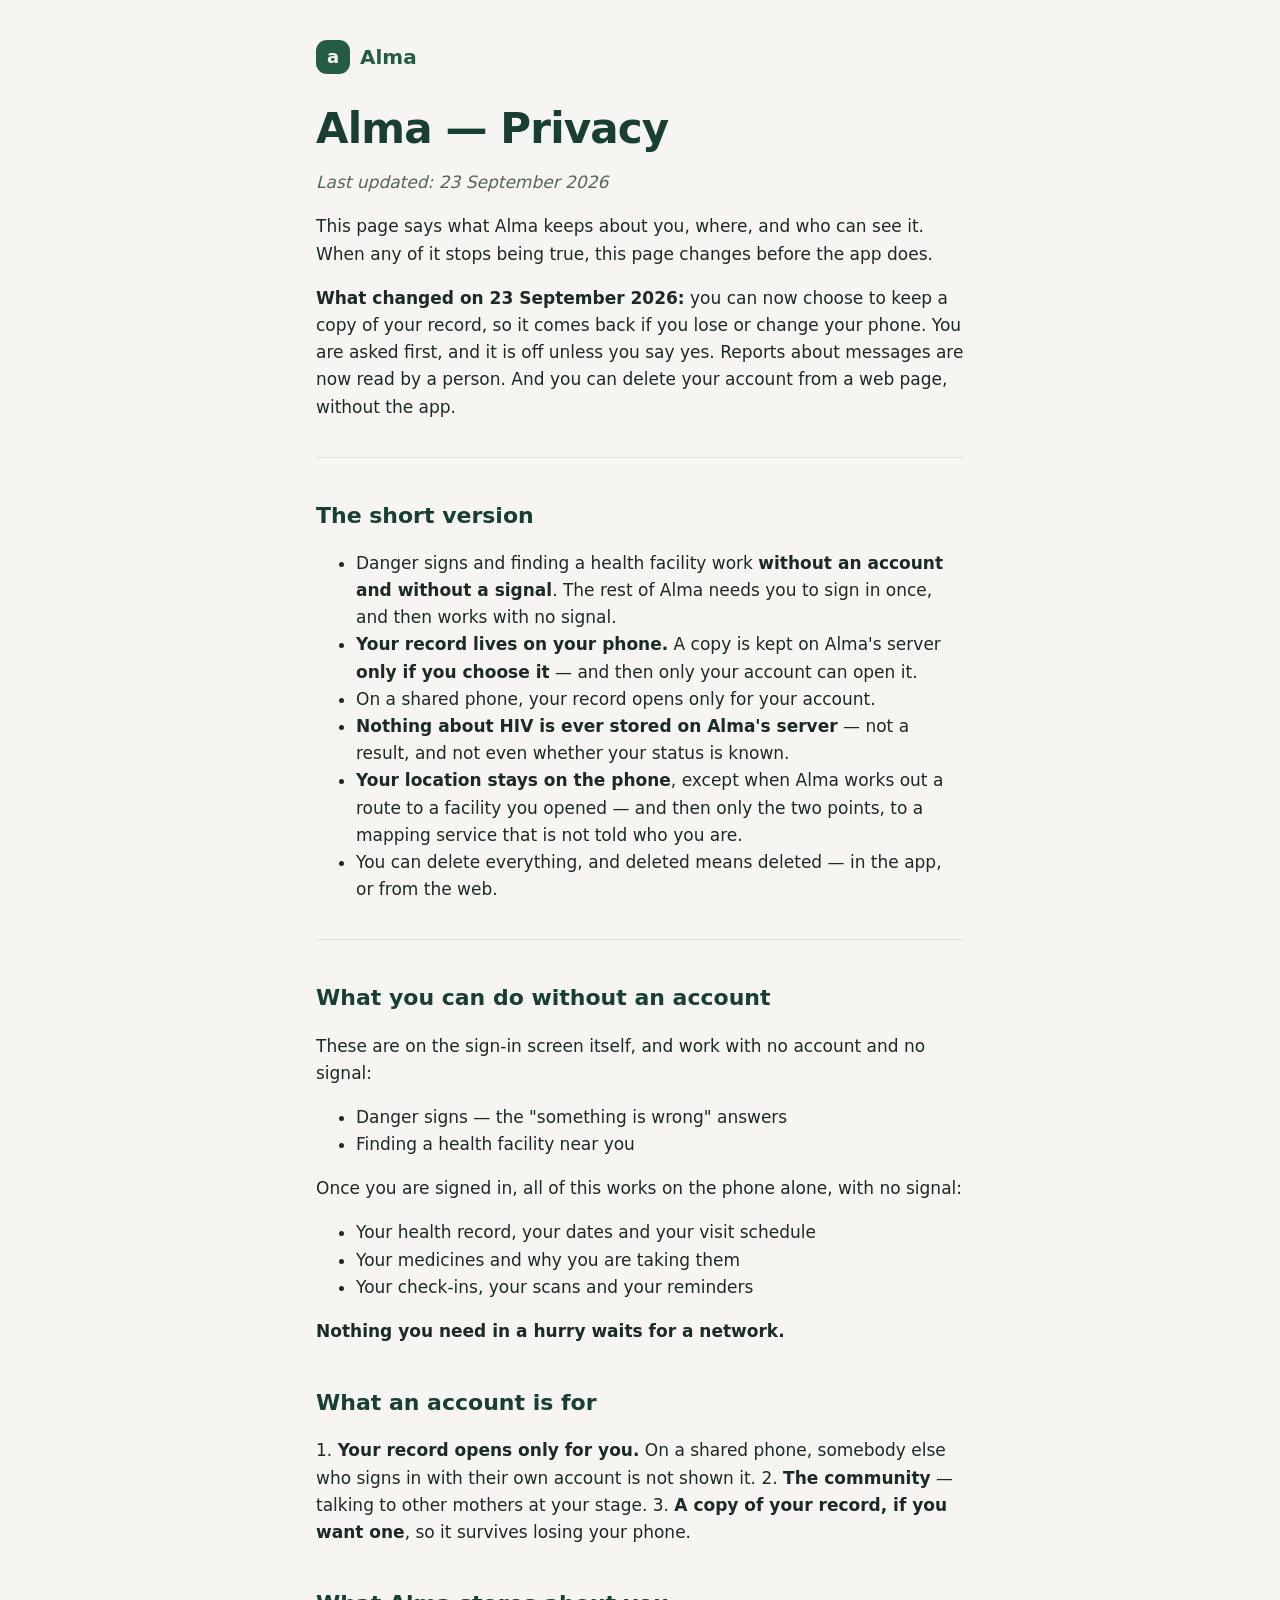
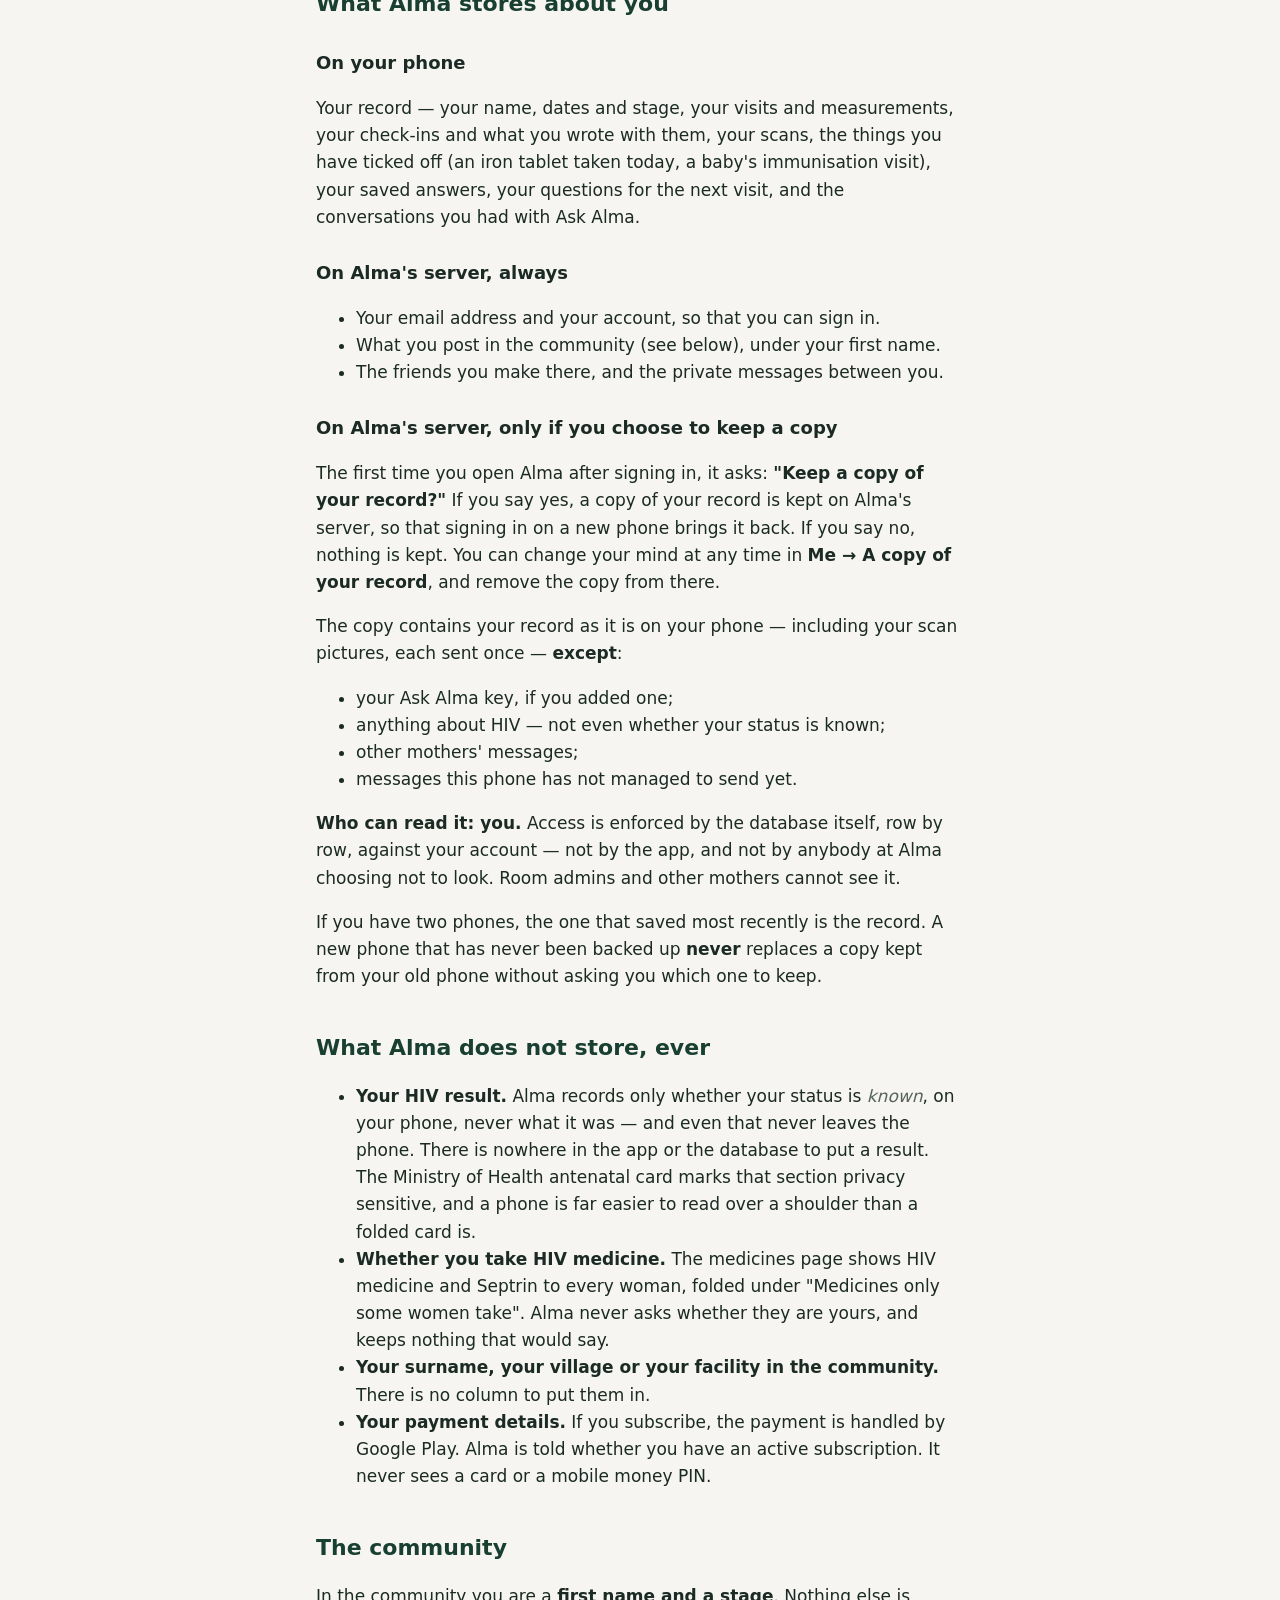
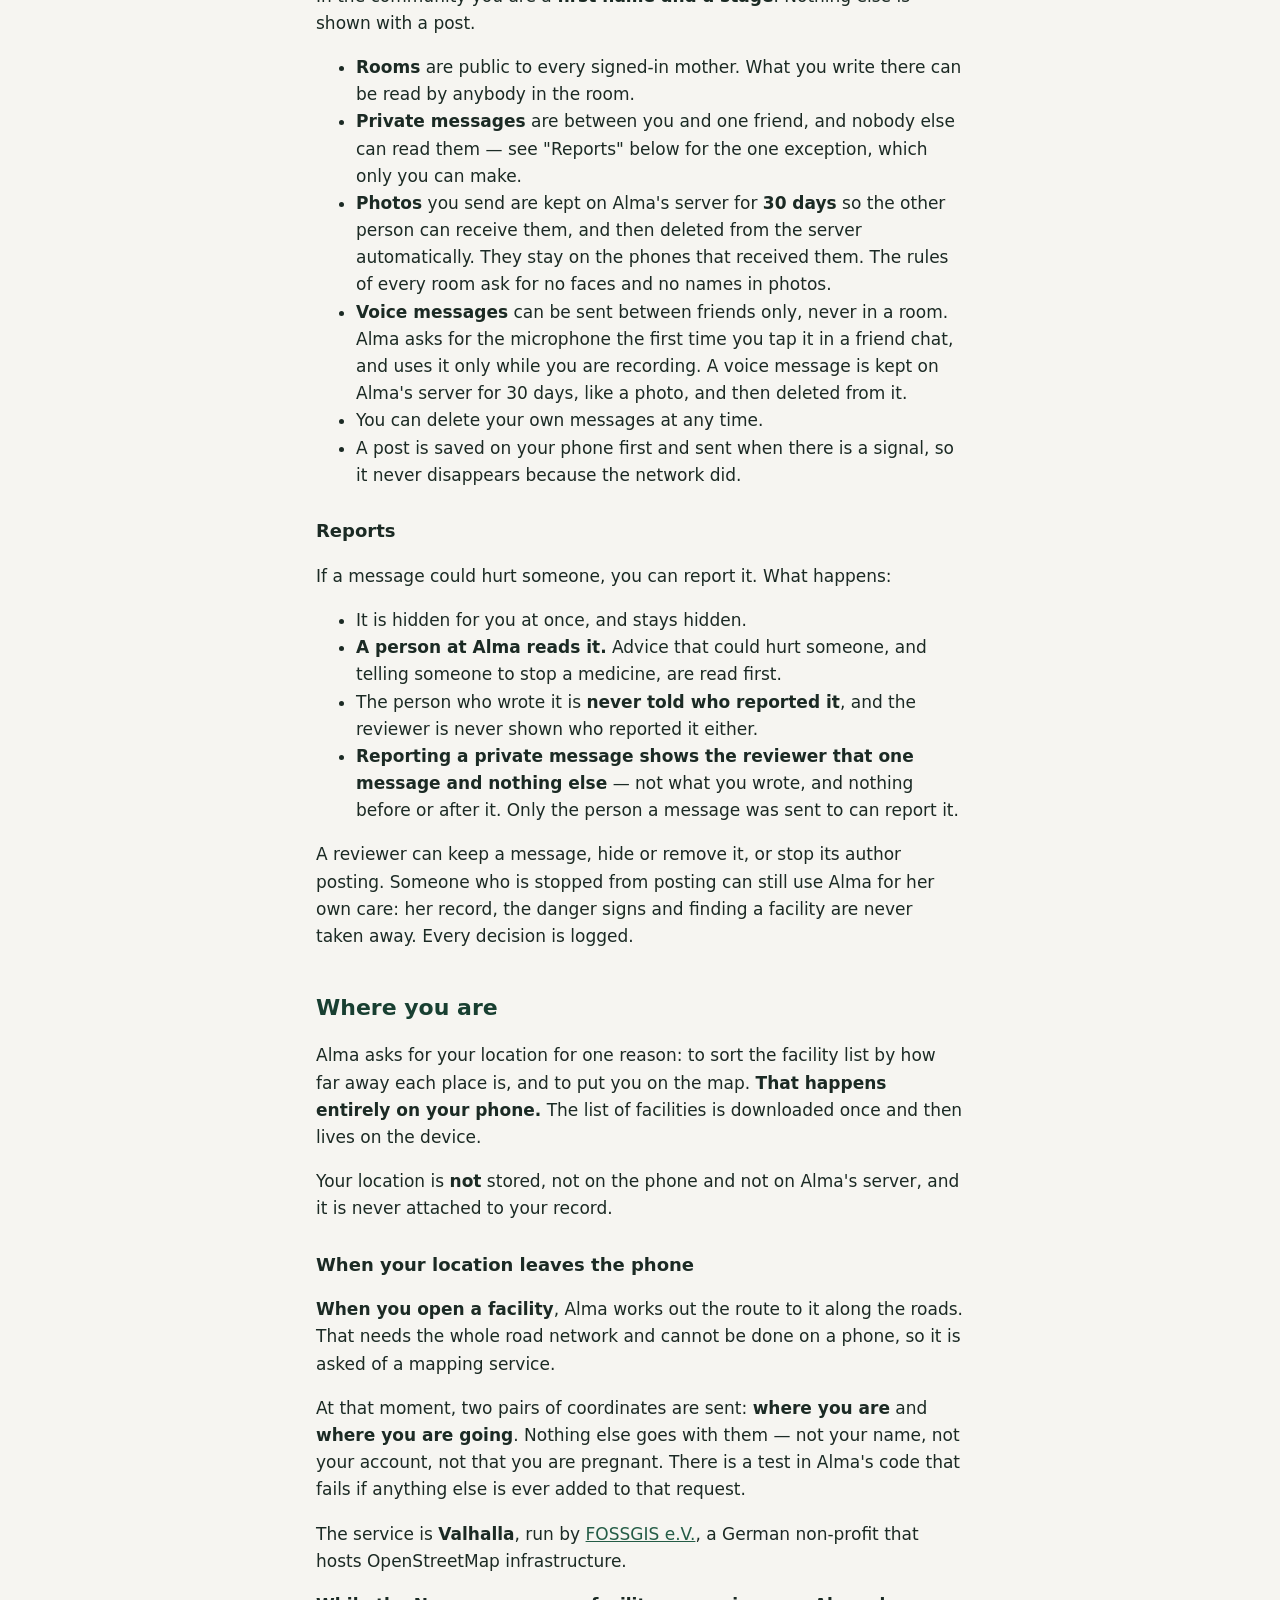
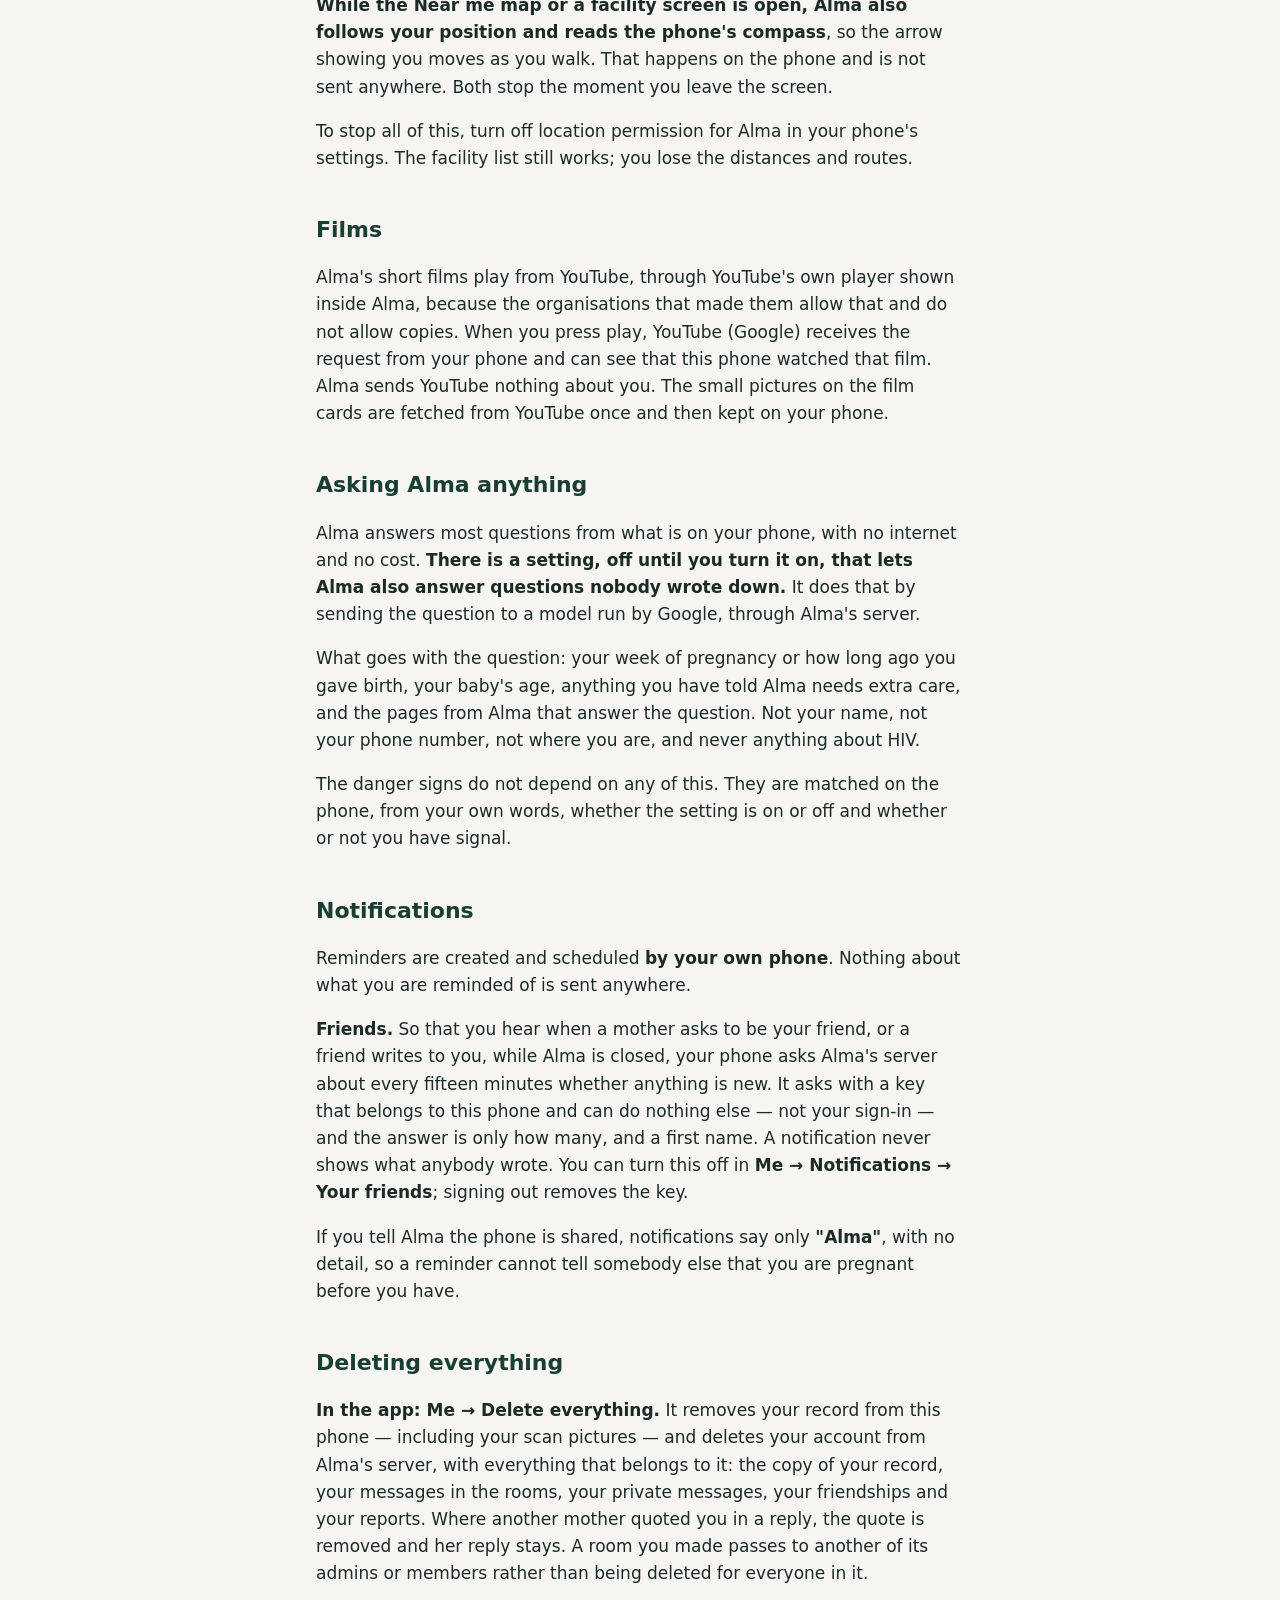
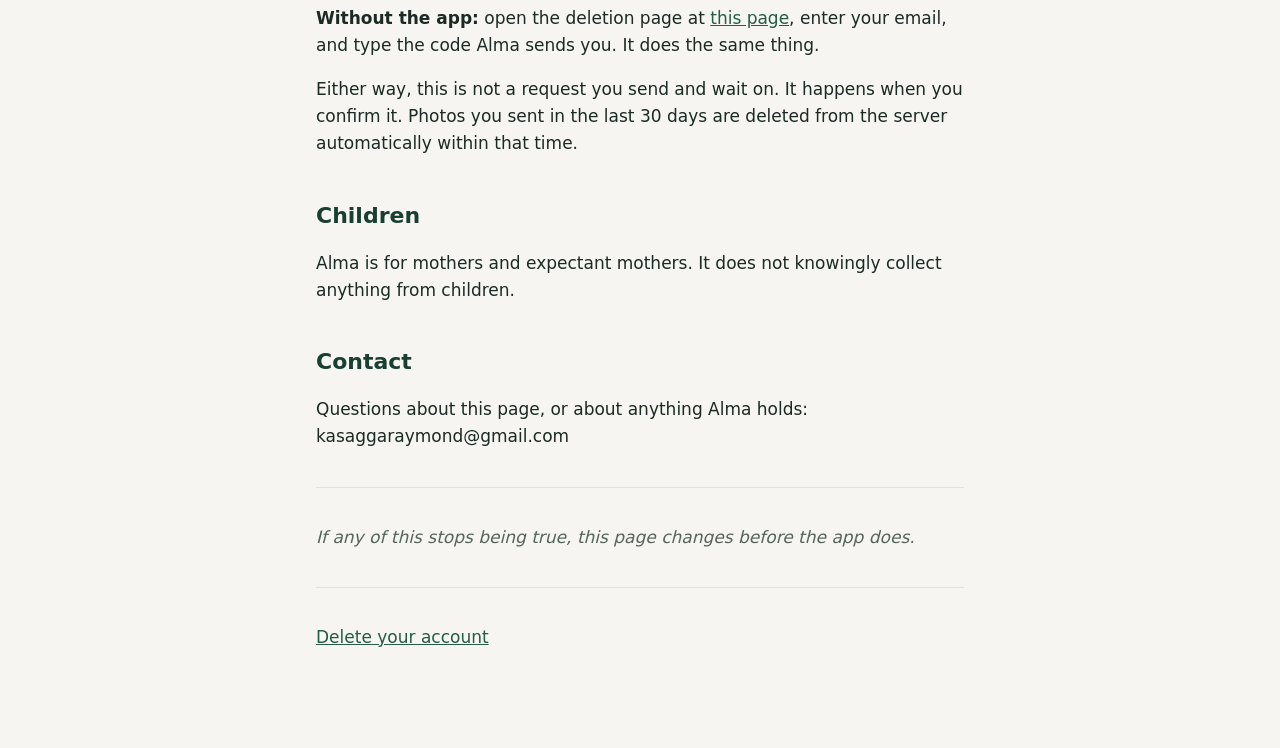
==== privacy.html @ bf6d942f "Alma's public pages: privacy policy and account deletion Co-Authored-By: Claude Opus 5.5 <noreply@an" ====
<!doctype html>
<html lang="en">
<head>
  <meta charset="utf-8">
  <meta name="viewport" content="width=device-width, initial-scale=1">
  <title>Alma Privacy</title>
  <meta name="description" content="What Alma keeps about you, where, and who can see it.">
  <link rel="stylesheet" href="style.css">
</head>
<body>
<main>
  <a class="mark" href="index.html"><span>a</span>Alma</a>
  <h1>Alma — Privacy</h1>
  <p><em>Last updated: 23 September 2026</em></p>
  <p>This page says what Alma keeps about you, where, and who can see it. When any of it stops being true, this page changes before the app does.</p>
  <p><strong>What changed on 23 September 2026:</strong> you can now choose to keep a copy of your record, so it comes back if you lose or change your phone. You are asked first, and it is off unless you say yes. Reports about messages are now read by a person. And you can delete your account from a web page, without the app.</p>
  <hr>
  <h2>The short version</h2>
  <ul><li>Danger signs and finding a health facility work <strong>without an account and without a signal</strong>. The rest of Alma needs you to sign in once, and then works with no signal.</li><li><strong>Your record lives on your phone.</strong> A copy is kept on Alma's server <strong>only if you choose it</strong> — and then only your account can open it.</li><li>On a shared phone, your record opens only for your account.</li><li><strong>Nothing about HIV is ever stored on Alma's server</strong> — not a result, and not even whether your status is known.</li><li><strong>Your location stays on the phone</strong>, except when Alma works out a route to a facility you opened — and then only the two points, to a mapping service that is not told who you are.</li><li>You can delete everything, and deleted means deleted — in the app, or from the web.</li></ul>
  <hr>
  <h2>What you can do without an account</h2>
  <p>These are on the sign-in screen itself, and work with no account and no signal:</p>
  <ul><li>Danger signs — the "something is wrong" answers</li><li>Finding a health facility near you</li></ul>
  <p>Once you are signed in, all of this works on the phone alone, with no signal:</p>
  <ul><li>Your health record, your dates and your visit schedule</li><li>Your medicines and why you are taking them</li><li>Your check-ins, your scans and your reminders</li></ul>
  <p><strong>Nothing you need in a hurry waits for a network.</strong></p>
  <h2>What an account is for</h2>
  <p>1. <strong>Your record opens only for you.</strong> On a shared phone, somebody else who signs in with their own account is not shown it. 2. <strong>The community</strong> — talking to other mothers at your stage. 3. <strong>A copy of your record, if you want one</strong>, so it survives losing your phone.</p>
  <h2>What Alma stores about you</h2>
  <h3>On your phone</h3>
  <p>Your record — your name, dates and stage, your visits and measurements, your check-ins and what you wrote with them, your scans, the things you have ticked off (an iron tablet taken today, a baby's immunisation visit), your saved answers, your questions for the next visit, and the conversations you had with Ask Alma.</p>
  <h3>On Alma's server, always</h3>
  <ul><li>Your email address and your account, so that you can sign in.</li><li>What you post in the community (see below), under your first name.</li><li>The friends you make there, and the private messages between you.</li></ul>
  <h3>On Alma's server, only if you choose to keep a copy</h3>
  <p>The first time you open Alma after signing in, it asks: <strong>"Keep a copy of your record?"</strong> If you say yes, a copy of your record is kept on Alma's server, so that signing in on a new phone brings it back. If you say no, nothing is kept. You can change your mind at any time in <strong>Me → A copy of your record</strong>, and remove the copy from there.</p>
  <p>The copy contains your record as it is on your phone — including your scan pictures, each sent once — <strong>except</strong>:</p>
  <ul><li>your Ask Alma key, if you added one;</li><li>anything about HIV — not even whether your status is known;</li><li>other mothers' messages;</li><li>messages this phone has not managed to send yet.</li></ul>
  <p><strong>Who can read it: you.</strong> Access is enforced by the database itself, row by row, against your account — not by the app, and not by anybody at Alma choosing not to look. Room admins and other mothers cannot see it.</p>
  <p>If you have two phones, the one that saved most recently is the record. A new phone that has never been backed up <strong>never</strong> replaces a copy kept from your old phone without asking you which one to keep.</p>
  <h2>What Alma does not store, ever</h2>
  <ul><li><strong>Your HIV result.</strong> Alma records only whether your status is <em>known</em>, on your phone, never what it was — and even that never leaves the phone. There is nowhere in the app or the database to put a result. The Ministry of Health antenatal card marks that section privacy sensitive, and a phone is far easier to read over a shoulder than a folded card is.</li><li><strong>Whether you take HIV medicine.</strong> The medicines page shows HIV medicine and Septrin to every woman, folded under "Medicines only some women take". Alma never asks whether they are yours, and keeps nothing that would say.</li><li><strong>Your surname, your village or your facility in the community.</strong> There is no column to put them in.</li><li><strong>Your payment details.</strong> If you subscribe, the payment is handled by Google Play. Alma is told whether you have an active subscription. It never sees a card or a mobile money PIN.</li></ul>
  <h2>The community</h2>
  <p>In the community you are a <strong>first name and a stage</strong>. Nothing else is shown with a post.</p>
  <ul><li><strong>Rooms</strong> are public to every signed-in mother. What you write there can be read by anybody in the room.</li><li><strong>Private messages</strong> are between you and one friend, and nobody else can read them — see "Reports" below for the one exception, which only you can make.</li><li><strong>Photos</strong> you send are kept on Alma's server for <strong>30 days</strong> so the other person can receive them, and then deleted from the server automatically. They stay on the phones that received them. The rules of every room ask for no faces and no names in photos.</li><li><strong>Voice messages</strong> can be sent between friends only, never in a room. Alma asks for the microphone the first time you tap it in a friend chat, and uses it only while you are recording. A voice message is kept on Alma's server for 30 days, like a photo, and then deleted from it.</li><li>You can delete your own messages at any time.</li><li>A post is saved on your phone first and sent when there is a signal, so it never disappears because the network did.</li></ul>
  <h3>Reports</h3>
  <p>If a message could hurt someone, you can report it. What happens:</p>
  <ul><li>It is hidden for you at once, and stays hidden.</li><li><strong>A person at Alma reads it.</strong> Advice that could hurt someone, and telling someone to stop a medicine, are read first.</li><li>The person who wrote it is <strong>never told who reported it</strong>, and the reviewer is never shown who reported it either.</li><li><strong>Reporting a private message shows the reviewer that one message and nothing else</strong> — not what you wrote, and nothing before or after it. Only the person a message was sent to can report it.</li></ul>
  <p>A reviewer can keep a message, hide or remove it, or stop its author posting. Someone who is stopped from posting can still use Alma for her own care: her record, the danger signs and finding a facility are never taken away. Every decision is logged.</p>
  <h2>Where you are</h2>
  <p>Alma asks for your location for one reason: to sort the facility list by how far away each place is, and to put you on the map. <strong>That happens entirely on your phone.</strong> The list of facilities is downloaded once and then lives on the device.</p>
  <p>Your location is <strong>not</strong> stored, not on the phone and not on Alma's server, and it is never attached to your record.</p>
  <h3>When your location leaves the phone</h3>
  <p><strong>When you open a facility</strong>, Alma works out the route to it along the roads. That needs the whole road network and cannot be done on a phone, so it is asked of a mapping service.</p>
  <p>At that moment, two pairs of coordinates are sent: <strong>where you are</strong> and <strong>where you are going</strong>. Nothing else goes with them — not your name, not your account, not that you are pregnant. There is a test in Alma's code that fails if anything else is ever added to that request.</p>
  <p>The service is <strong>Valhalla</strong>, run by <a href="https://www.fossgis.de/">FOSSGIS e.V.</a>, a German non-profit that hosts OpenStreetMap infrastructure.</p>
  <p><strong>While the Near me map or a facility screen is open, Alma also follows your position and reads the phone's compass</strong>, so the arrow showing you moves as you walk. That happens on the phone and is not sent anywhere. Both stop the moment you leave the screen.</p>
  <p>To stop all of this, turn off location permission for Alma in your phone's settings. The facility list still works; you lose the distances and routes.</p>
  <h2>Films</h2>
  <p>Alma's short films play from YouTube, through YouTube's own player shown inside Alma, because the organisations that made them allow that and do not allow copies. When you press play, YouTube (Google) receives the request from your phone and can see that this phone watched that film. Alma sends YouTube nothing about you. The small pictures on the film cards are fetched from YouTube once and then kept on your phone.</p>
  <h2>Asking Alma anything</h2>
  <p>Alma answers most questions from what is on your phone, with no internet and no cost. <strong>There is a setting, off until you turn it on, that lets Alma also answer questions nobody wrote down.</strong> It does that by sending the question to a model run by Google, through Alma's server.</p>
  <p>What goes with the question: your week of pregnancy or how long ago you gave birth, your baby's age, anything you have told Alma needs extra care, and the pages from Alma that answer the question. Not your name, not your phone number, not where you are, and never anything about HIV.</p>
  <p>The danger signs do not depend on any of this. They are matched on the phone, from your own words, whether the setting is on or off and whether or not you have signal.</p>
  <h2>Notifications</h2>
  <p>Reminders are created and scheduled <strong>by your own phone</strong>. Nothing about what you are reminded of is sent anywhere.</p>
  <p><strong>Friends.</strong> So that you hear when a mother asks to be your friend, or a friend writes to you, while Alma is closed, your phone asks Alma's server about every fifteen minutes whether anything is new. It asks with a key that belongs to this phone and can do nothing else — not your sign-in — and the answer is only how many, and a first name. A notification never shows what anybody wrote. You can turn this off in <strong>Me → Notifications → Your friends</strong>; signing out removes the key.</p>
  <p>If you tell Alma the phone is shared, notifications say only <strong>"Alma"</strong>, with no detail, so a reminder cannot tell somebody else that you are pregnant before you have.</p>
  <h2>Deleting everything</h2>
  <p><strong>In the app: Me → Delete everything.</strong> It removes your record from this phone — including your scan pictures — and deletes your account from Alma's server, with everything that belongs to it: the copy of your record, your messages in the rooms, your private messages, your friendships and your reports. Where another mother quoted you in a reply, the quote is removed and her reply stays. A room you made passes to another of its admins or members rather than being deleted for everyone in it.</p>
  <p><strong>Without the app:</strong> open the deletion page at <a href="delete-account.html">this page</a>, enter your email, and type the code Alma sends you. It does the same thing.</p>
  <p>Either way, this is not a request you send and wait on. It happens when you confirm it. Photos you sent in the last 30 days are deleted from the server automatically within that time.</p>
  <h2>Children</h2>
  <p>Alma is for mothers and expectant mothers. It does not knowingly collect anything from children.</p>
  <h2>Contact</h2>
  <p>Questions about this page, or about anything Alma holds: kasaggaraymond@gmail.com</p>
  <hr>
  <p><em>If any of this stops being true, this page changes before the app does.</em></p>
  <hr>
  <p><a href="delete-account.html">Delete your account</a></p>
</main>
</body>
</html>
<!-- Generated from docs/PRIVACY.md by tool/build_site.mjs. Do not edit. -->
---- style.css ----
/* Alma's public pages: privacy, and deleting an account.
   The app's own palette (lib/design/alma_colors.dart), so a mother who
   arrives here from the app recognises where she is. */

:root {
  --ground: #f6f5f1;
  --surface: #ffffff;
  --ink: #1b2a24;
  --ink-muted: #56645d;
  --forest: #245c46;
  --forest-deep: #183f31;
  --mint: #e1efe7;
  --rule: #e2e0d8;
  --alert: #b3261e;
  --alert-soft: #fbe9e7;
}

@media (prefers-color-scheme: dark) {
  :root:not([data-theme="light"]) {
    --ground: #111815;
    --surface: #18211d;
    --ink: #e8eee9;
    --ink-muted: #a5b3ab;
    --forest: #7cc4a1;
    --forest-deep: #b5e2cb;
    --mint: #1f2f27;
    --rule: #2a3530;
    --alert: #f2b8b5;
    --alert-soft: #3a1f1d;
  }
}

* { box-sizing: border-box; }

body {
  margin: 0;
  background: var(--ground);
  color: var(--ink);
  font-family: "Plus Jakarta Sans", system-ui, -apple-system, "Segoe UI",
    Roboto, sans-serif;
  font-size: 17px;
  line-height: 1.6;
}

main {
  max-width: 680px;
  margin: 0 auto;
  padding: 40px 16px 80px;
}

.mark {
  display: inline-flex;
  align-items: center;
  gap: 10px;
  color: var(--forest);
  font-weight: 800;
  font-size: 20px;
  text-decoration: none;
  margin-bottom: 32px;
}

.mark span {
  width: 34px;
  height: 34px;
  border-radius: 11px;
  background: var(--forest);
  color: var(--ground);
  display: grid;
  place-items: center;
  font-size: 18px;
}

h1 {
  font-size: clamp(30px, 7vw, 42px);
  line-height: 1.1;
  letter-spacing: -0.02em;
  color: var(--forest-deep);
  margin: 0 0 16px;
  text-wrap: balance;
}

h2 {
  font-size: 22px;
  margin: 40px 0 8px;
  color: var(--forest-deep);
  text-wrap: balance;
}

h3 { font-size: 18px; margin: 28px 0 6px; }

p, li { color: var(--ink); }
.lead { font-size: 19px; color: var(--ink-muted); }
a { color: var(--forest); }
hr { border: 0; border-top: 1px solid var(--rule); margin: 36px 0; }
em { color: var(--ink-muted); }

.card {
  background: var(--surface);
  border: 1px solid var(--rule);
  border-radius: 22px;
  padding: 24px;
  margin: 24px 0;
}

.note {
  background: var(--mint);
  border-radius: 18px;
  padding: 16px 18px;
  color: var(--forest-deep);
  margin: 20px 0;
}

.danger {
  background: var(--alert-soft);
  border-radius: 18px;
  padding: 16px 18px;
  margin: 20px 0;
}

label { display: block; font-weight: 700; margin: 16px 0 6px; }

input {
  width: 100%;
  font: inherit;
  padding: 14px 16px;
  border-radius: 14px;
  border: 1px solid var(--rule);
  background: var(--ground);
  color: var(--ink);
}

input:focus-visible, button:focus-visible, a:focus-visible {
  outline: 3px solid var(--forest);
  outline-offset: 2px;
}

button {
  font: inherit;
  font-weight: 700;
  width: 100%;
  min-height: 52px;
  margin-top: 18px;
  border: 0;
  border-radius: 999px;
  background: var(--forest);
  color: var(--ground);
  cursor: pointer;
}

button.secondary { background: var(--mint); color: var(--forest-deep); }
button.destroy { background: var(--alert); color: #fff; }
button:disabled { opacity: 0.5; cursor: default; }

.status { margin-top: 14px; min-height: 1.6em; color: var(--ink-muted); }
.status.bad { color: var(--alert); }
[hidden] { display: none !important; }

@media (prefers-reduced-motion: no-preference) {
  button { transition: filter 120ms ease; }
  button:not(:disabled):hover { filter: brightness(1.08); }
}
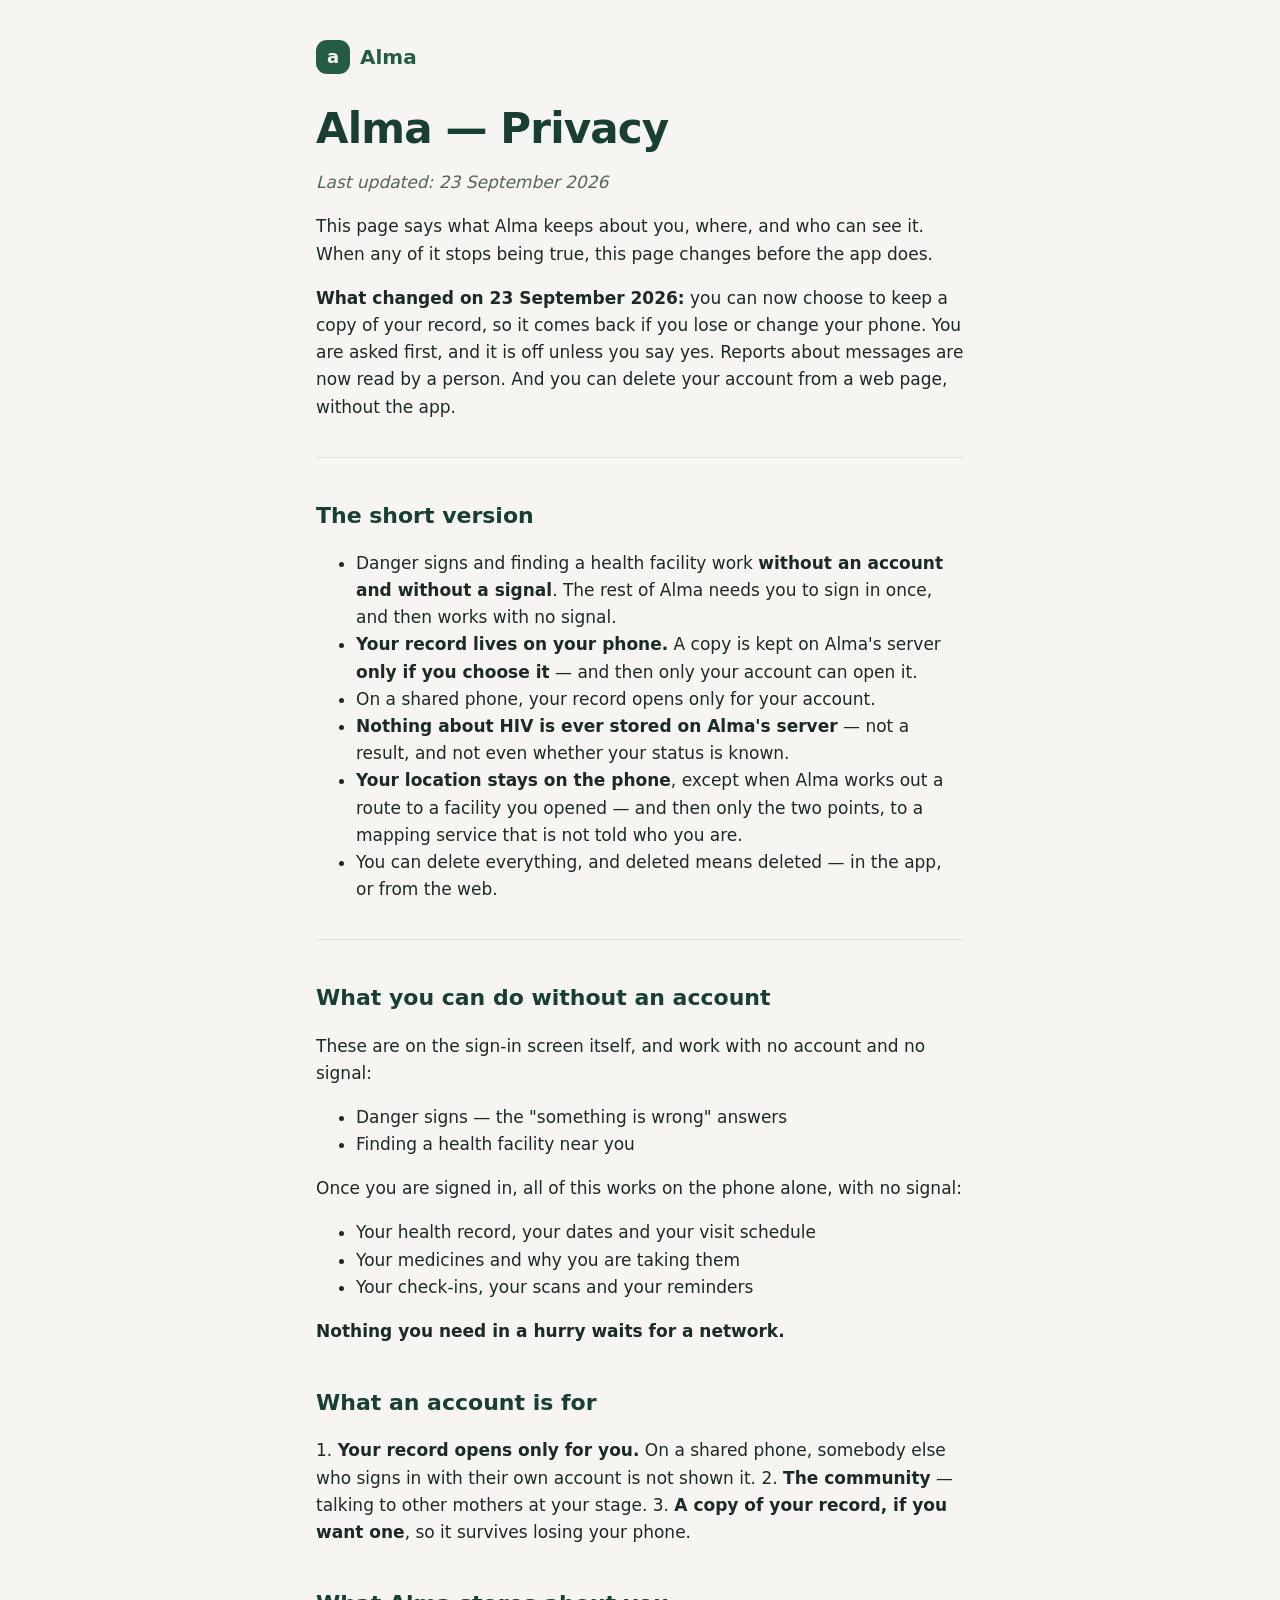
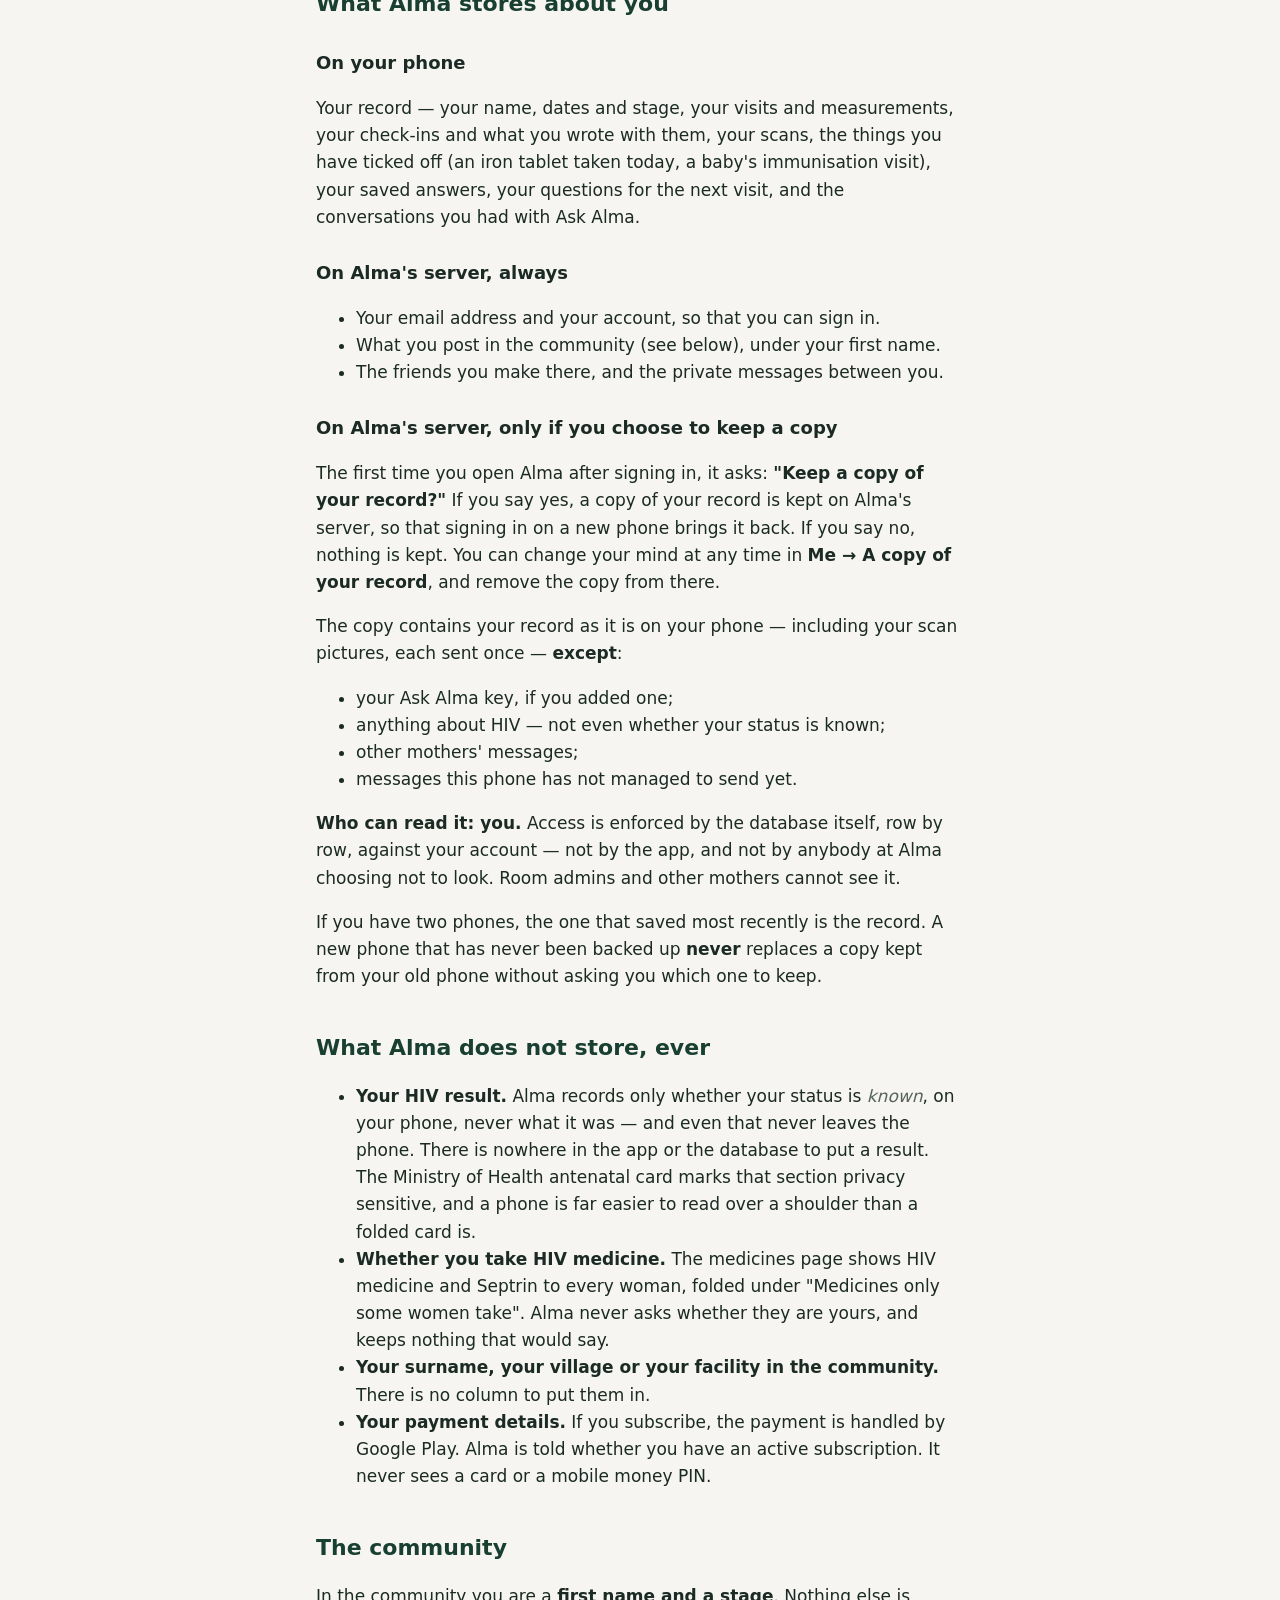
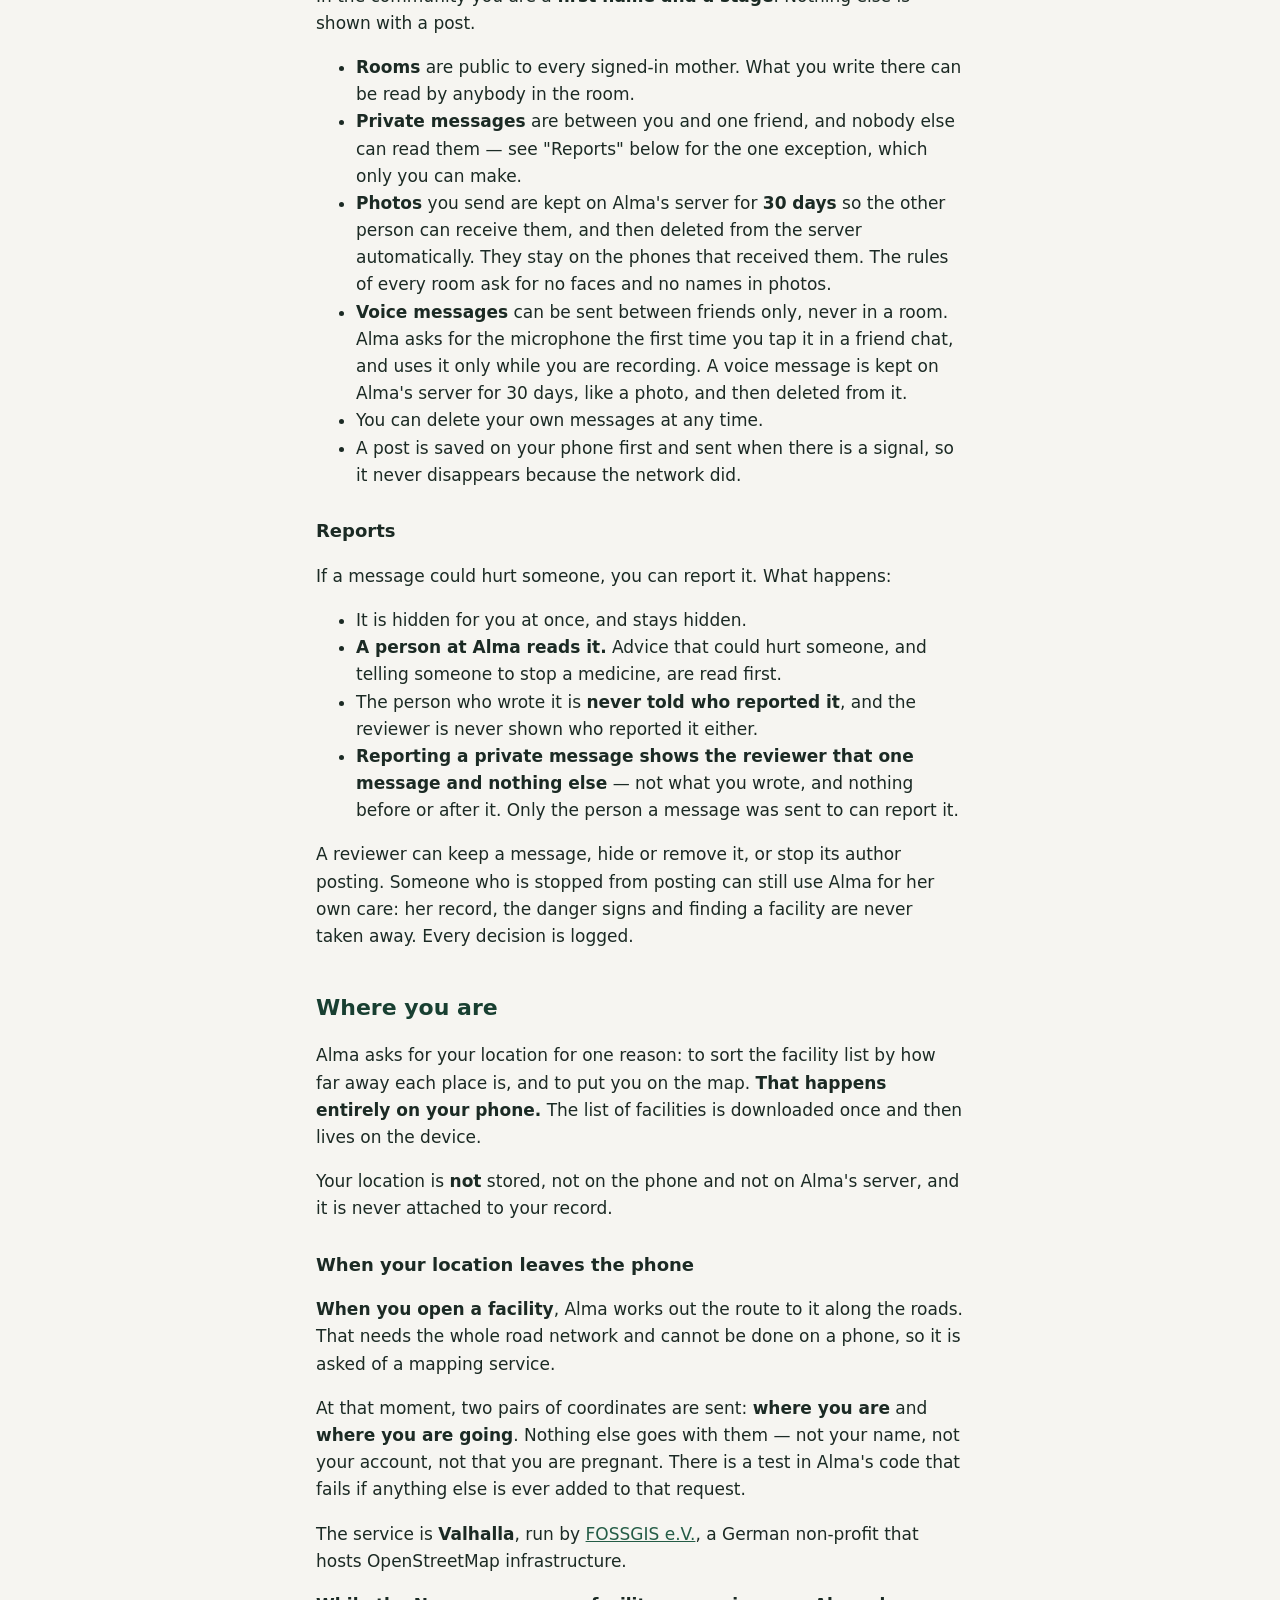
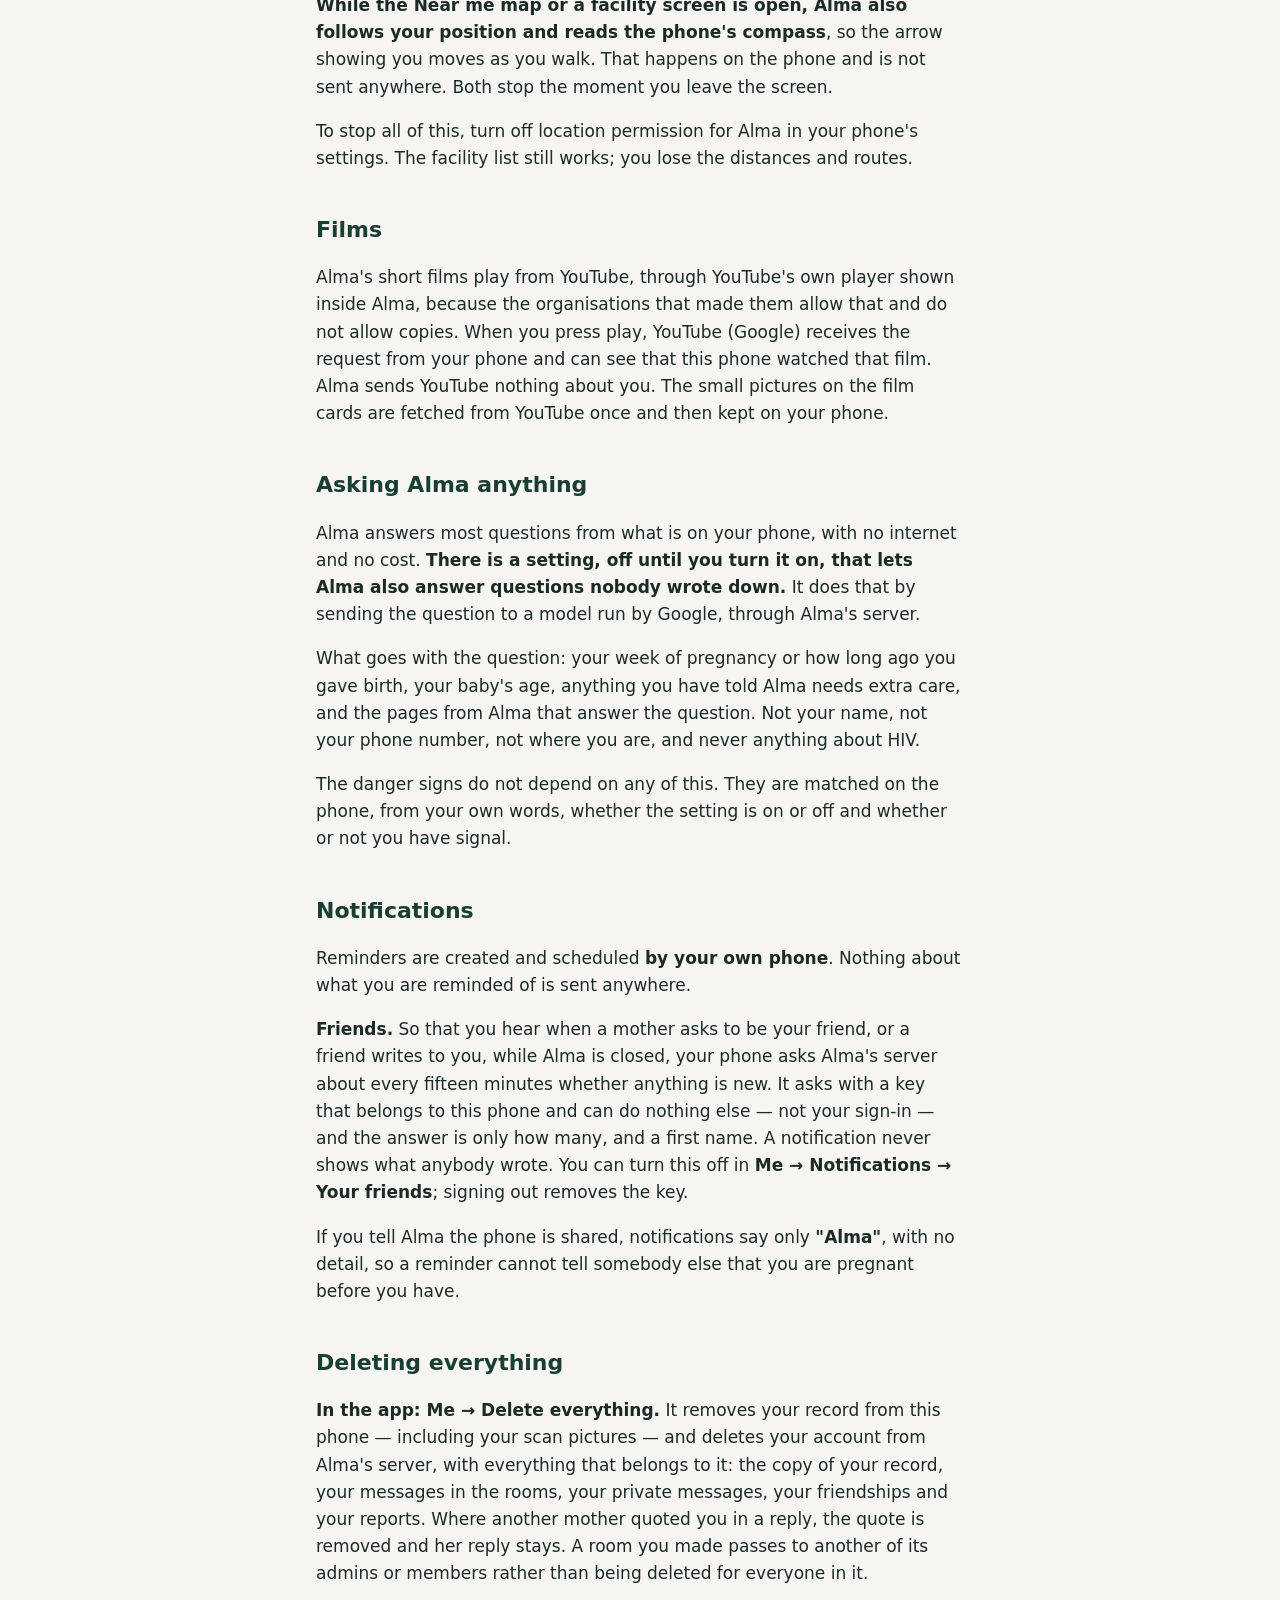
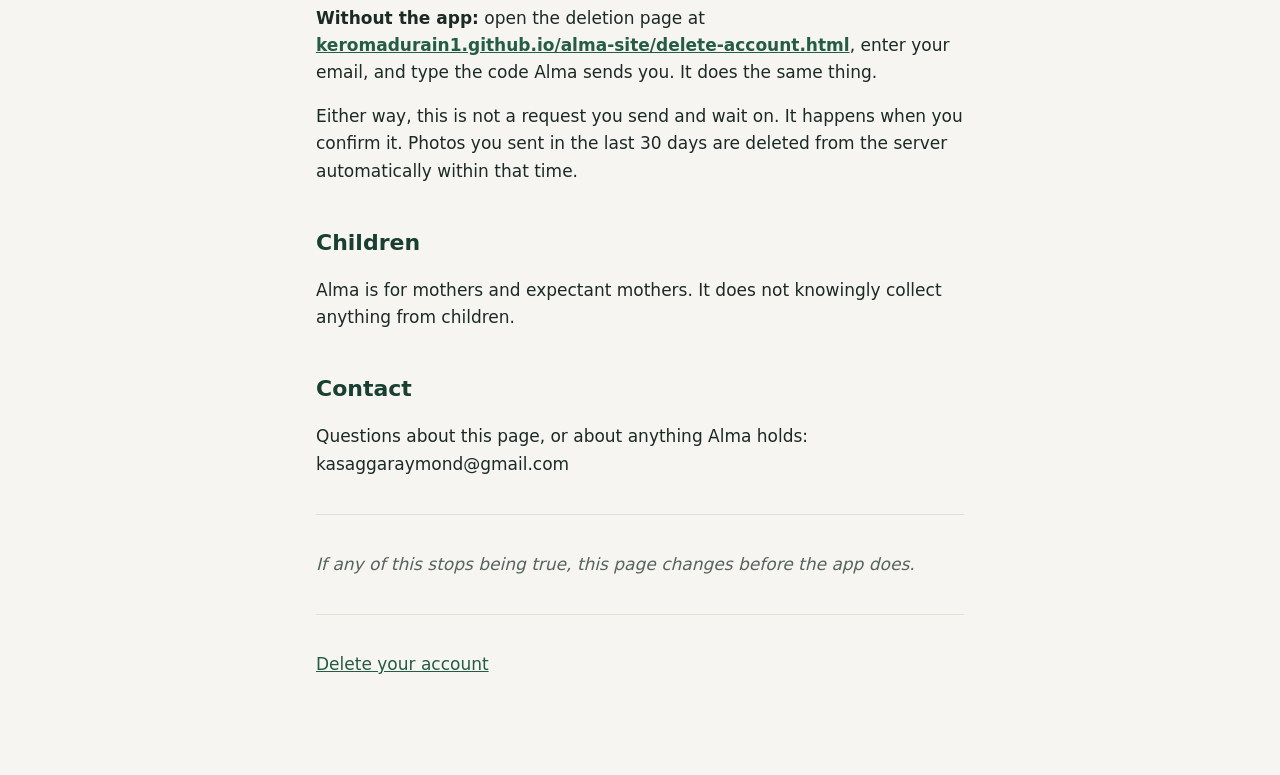
==== commit 7f787094: "Privacy policy names its own deletion page Co-Authored-By: Claude Opus 5.5 <noreply@anthropic.com>" ====
--- a/privacy.html
+++ b/privacy.html
@@ -67,7 +67,7 @@
   <p>If you tell Alma the phone is shared, notifications say only <strong>"Alma"</strong>, with no detail, so a reminder cannot tell somebody else that you are pregnant before you have.</p>
   <h2>Deleting everything</h2>
   <p><strong>In the app: Me → Delete everything.</strong> It removes your record from this phone — including your scan pictures — and deletes your account from Alma's server, with everything that belongs to it: the copy of your record, your messages in the rooms, your private messages, your friendships and your reports. Where another mother quoted you in a reply, the quote is removed and her reply stays. A room you made passes to another of its admins or members rather than being deleted for everyone in it.</p>
-  <p><strong>Without the app:</strong> open the deletion page at <a href="delete-account.html">this page</a>, enter your email, and type the code Alma sends you. It does the same thing.</p>
+  <p><strong>Without the app:</strong> open the deletion page at <strong><a href="https://keromadurain1.github.io/alma-site/delete-account.html">keromadurain1.github.io/alma-site/delete-account.html</a></strong>, enter your email, and type the code Alma sends you. It does the same thing.</p>
   <p>Either way, this is not a request you send and wait on. It happens when you confirm it. Photos you sent in the last 30 days are deleted from the server automatically within that time.</p>
   <h2>Children</h2>
   <p>Alma is for mothers and expectant mothers. It does not knowingly collect anything from children.</p>
